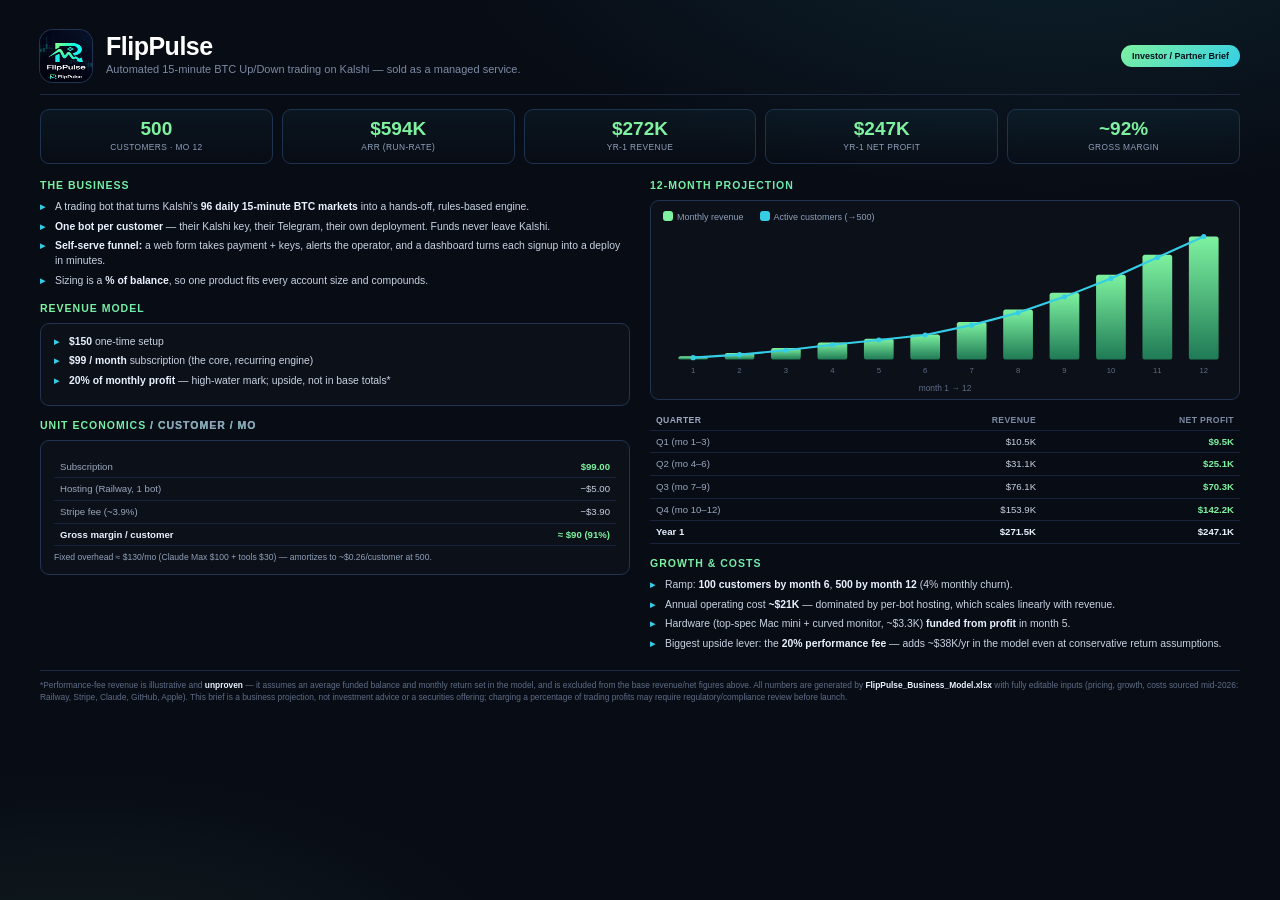
==== business/FlipPulse_OnePager.html @ ddde7b87 "Add investor one-pager PDF and 15s ad cut business/ — FlipPulse_OnePager.pdf (+html source, build_on" ====
<!doctype html>
<!-- Source for business/FlipPulse_OnePager.pdf. Regenerate via business/build_onepager.py + Chromium. -->
<html lang="en"><head><meta charset="utf-8"><style>
  @page { size: letter; margin: 0; }
  * { box-sizing: border-box; -webkit-print-color-adjust: exact; print-color-adjust: exact; }
  html,body { margin:0; padding:0; }
  body { font-family:-apple-system,'Segoe UI',Helvetica,Arial,sans-serif; background:#080c15;
    color:#c9d3e2; font-size:10.4px; line-height:1.42; }
  .page { min-height:100vh; padding:30px 40px 22px;
    background:
      radial-gradient(1000px 440px at 82% -8%, rgba(51,206,230,0.11), transparent 60%),
      radial-gradient(820px 400px at 6% 110%, rgba(126,242,160,0.08), transparent 55%), #080c15; }
  .head { display:flex; align-items:center; gap:14px; border-bottom:1px solid #1c2740; padding-bottom:12px; }
  .logo { width:52px; height:52px; border-radius:13px; box-shadow:0 0 0 1px #22344f; }
  .brand { font-size:25px; font-weight:800; color:#fff; letter-spacing:-.5px; line-height:1; }
  .tag { font-size:11px; color:#7c8aa3; margin-top:3px; }
  .pill { margin-left:auto; font-size:9px; font-weight:800; color:#06111a;
    background:linear-gradient(135deg,#7ef2a0,#35cee6); padding:5px 11px; border-radius:20px; }
  h2 { font-size:10.5px; text-transform:uppercase; letter-spacing:1px; margin:0 0 7px; font-weight:800;
    background:linear-gradient(90deg,#7ef2a0,#35cee6); -webkit-background-clip:text; background-clip:text; color:transparent; }
  .metrics { display:flex; gap:9px; margin:14px 0 4px; }
  .metric { flex:1; border:1px solid #1e3350; border-radius:9px; padding:9px 6px; text-align:center;
    background:linear-gradient(180deg,rgba(51,206,230,0.05),transparent); }
  .metric .v { font-size:19px; font-weight:800; color:#7ef2a0; line-height:1; }
  .metric .l { font-size:8.4px; color:#8fa0ba; text-transform:uppercase; letter-spacing:.4px; margin-top:4px; }
  .cols { display:flex; gap:20px; margin-top:14px; }
  .col { flex:1; }
  ul { margin:0; padding-left:0; list-style:none; }
  li { position:relative; padding-left:15px; margin-bottom:5px; }
  li::before { content:"▸"; position:absolute; left:0; color:#35cee6; font-weight:800; }
  b { color:#eaf2ff; }
  .box { border:1px solid #22344f; border-radius:9px; padding:11px 13px; margin-top:6px;
    background:rgba(255,255,255,0.015); }
  table { width:100%; border-collapse:collapse; font-size:9.6px; margin-top:4px; }
  th,td { padding:4px 6px; border-bottom:1px solid #17233a; text-align:right; }
  th:first-child, td:first-child { text-align:left; color:#9aa7bd; }
  th { color:#7c8aa3; font-size:8.6px; text-transform:uppercase; letter-spacing:.4px; }
  td.g { color:#7ef2a0; font-weight:700; }
  .chartwrap { border:1px solid #22344f; border-radius:9px; padding:10px 12px 4px; margin-top:6px;
    background:rgba(255,255,255,0.015); }
  .legend { display:flex; gap:16px; font-size:9px; color:#8fa0ba; margin-bottom:4px; }
  .sw { display:inline-block; width:10px; height:10px; border-radius:3px; vertical-align:-1px; margin-right:4px; }
  .disc { margin-top:13px; border-top:1px solid #1c2740; padding-top:9px; font-size:8.4px; color:#5f6d85; }
</style></head><body>
<div class="page">
  <div class="head">
    <img class="logo" src="[data-uri]">
    <div><div class="brand">FlipPulse</div>
      <div class="tag">Automated 15-minute BTC Up/Down trading on Kalshi — sold as a managed service.</div></div>
    <div class="pill">Investor / Partner Brief</div>
  </div>

  <div class="metrics">
    <div class="metric"><div class="v">500</div><div class="l">Customers · mo 12</div></div>
    <div class="metric"><div class="v">$594K</div><div class="l">ARR (run-rate)</div></div>
    <div class="metric"><div class="v">$272K</div><div class="l">Yr-1 revenue</div></div>
    <div class="metric"><div class="v">$247K</div><div class="l">Yr-1 net profit</div></div>
    <div class="metric"><div class="v">~92%</div><div class="l">Gross margin</div></div>
  </div>

  <div class="cols">
    <div class="col">
      <h2>The Business</h2>
      <ul>
        <li>A trading bot that turns Kalshi's <b>96 daily 15-minute BTC markets</b> into a hands-off, rules-based engine.</li>
        <li><b>One bot per customer</b> — their Kalshi key, their Telegram, their own deployment. Funds never leave Kalshi.</li>
        <li><b>Self-serve funnel:</b> a web form takes payment + keys, alerts the operator, and a dashboard turns each signup into a deploy in minutes.</li>
        <li>Sizing is a <b>% of balance</b>, so one product fits every account size and compounds.</li>
      </ul>
      <h2 style="margin-top:12px;">Revenue Model</h2>
      <div class="box">
        <ul>
          <li><b>$150</b> one-time setup</li>
          <li><b>$99 / month</b> subscription (the core, recurring engine)</li>
          <li><b>20% of monthly profit</b> — high-water mark; upside, not in base totals*</li>
        </ul>
      </div>
      <h2 style="margin-top:12px;">Unit Economics <span style="color:#8fa0ba;font-weight:600;">/ customer / mo</span></h2>
      <div class="box">
        <table>
          <tr><td>Subscription</td><td class="g">$99.00</td></tr>
          <tr><td>Hosting (Railway, 1 bot)</td><td>−$5.00</td></tr>
          <tr><td>Stripe fee (~3.9%)</td><td>−$3.90</td></tr>
          <tr><td><b>Gross margin / customer</b></td><td class="g">≈ $90 (91%)</td></tr>
        </table>
        <div style="font-size:8.6px;color:#8fa0ba;margin-top:5px;">Fixed overhead ≈ $130/mo (Claude Max $100 + tools $30) — amortizes to ~$0.26/customer at 500.</div>
      </div>
    </div>

    <div class="col">
      <h2>12-Month Projection</h2>
      <div class="chartwrap">
        <div class="legend"><span><span class="sw" style="background:#7ef2a0;"></span>Monthly revenue</span>
          <span><span class="sw" style="background:#35cee6;"></span>Active customers (→500)</span></div>
        <svg viewBox="0 0 660 176" width="100%" preserveAspectRatio="xMidYMid meet">
  <defs><linearGradient id="g" x1="0" y1="1" x2="0" y2="0">
    <stop offset="0" stop-color="#1f7a55"/><stop offset="1" stop-color="#7ef2a0"/></linearGradient></defs>
  <rect x='17.8' y='150.2' width='34.8' height='3.8' rx='3' fill='url(#g)'/><rect x='72.1' y='146.3' width='34.8' height='7.7' rx='3' fill='url(#g)'/><rect x='126.4' y='140.5' width='34.8' height='13.5' rx='3' fill='url(#g)'/><rect x='180.8' y='134.1' width='34.8' height='19.9' rx='3' fill='url(#g)'/><rect x='235.1' y='129.5' width='34.8' height='24.5' rx='3' fill='url(#g)'/><rect x='289.4' y='124.5' width='34.8' height='29.5' rx='3' fill='url(#g)'/><rect x='343.8' y='110.0' width='34.8' height='44.0' rx='3' fill='url(#g)'/><rect x='398.1' y='95.3' width='34.8' height='58.7' rx='3' fill='url(#g)'/><rect x='452.4' y='75.7' width='34.8' height='78.3' rx='3' fill='url(#g)'/><rect x='506.8' y='54.7' width='34.8' height='99.3' rx='3' fill='url(#g)'/><rect x='561.1' y='31.2' width='34.8' height='122.8' rx='3' fill='url(#g)'/><rect x='615.4' y='10.0' width='34.8' height='144.0' rx='3' fill='url(#g)'/>
  <polyline points="35.2,151.7 89.5,148.2 143.8,143.1 198.2,136.7 252.5,131.0 306.8,125.2 361.2,113.7 415.5,99.3 469.8,80.6 524.2,59.0 578.5,34.5 632.8,10.0" fill="none" stroke="#35cee6" stroke-width="2.5"/>
  <circle cx='35.2' cy='151.7' r='3' fill='#35cee6'/><circle cx='89.5' cy='148.2' r='3' fill='#35cee6'/><circle cx='143.8' cy='143.1' r='3' fill='#35cee6'/><circle cx='198.2' cy='136.7' r='3' fill='#35cee6'/><circle cx='252.5' cy='131.0' r='3' fill='#35cee6'/><circle cx='306.8' cy='125.2' r='3' fill='#35cee6'/><circle cx='361.2' cy='113.7' r='3' fill='#35cee6'/><circle cx='415.5' cy='99.3' r='3' fill='#35cee6'/><circle cx='469.8' cy='80.6' r='3' fill='#35cee6'/><circle cx='524.2' cy='59.0' r='3' fill='#35cee6'/><circle cx='578.5' cy='34.5' r='3' fill='#35cee6'/><circle cx='632.8' cy='10.0' r='3' fill='#35cee6'/>
  <text x='35.2' y='170' fill='#5f6d85' font-size='9' text-anchor='middle'>1</text><text x='89.5' y='170' fill='#5f6d85' font-size='9' text-anchor='middle'>2</text><text x='143.8' y='170' fill='#5f6d85' font-size='9' text-anchor='middle'>3</text><text x='198.2' y='170' fill='#5f6d85' font-size='9' text-anchor='middle'>4</text><text x='252.5' y='170' fill='#5f6d85' font-size='9' text-anchor='middle'>5</text><text x='306.8' y='170' fill='#5f6d85' font-size='9' text-anchor='middle'>6</text><text x='361.2' y='170' fill='#5f6d85' font-size='9' text-anchor='middle'>7</text><text x='415.5' y='170' fill='#5f6d85' font-size='9' text-anchor='middle'>8</text><text x='469.8' y='170' fill='#5f6d85' font-size='9' text-anchor='middle'>9</text><text x='524.2' y='170' fill='#5f6d85' font-size='9' text-anchor='middle'>10</text><text x='578.5' y='170' fill='#5f6d85' font-size='9' text-anchor='middle'>11</text><text x='632.8' y='170' fill='#5f6d85' font-size='9' text-anchor='middle'>12</text>
</svg>
        <div style="font-size:8.4px;color:#5f6d85;text-align:center;">month 1 → 12</div>
      </div>
      <table style="margin-top:10px;">
        <tr><th>Quarter</th><th>Revenue</th><th>Net profit</th></tr>
        <tr><td>Q1 (mo 1–3)</td><td>$10.5K</td><td class="g">$9.5K</td></tr>
        <tr><td>Q2 (mo 4–6)</td><td>$31.1K</td><td class="g">$25.1K</td></tr>
        <tr><td>Q3 (mo 7–9)</td><td>$76.1K</td><td class="g">$70.3K</td></tr>
        <tr><td>Q4 (mo 10–12)</td><td>$153.9K</td><td class="g">$142.2K</td></tr>
        <tr><td><b>Year 1</b></td><td><b>$271.5K</b></td><td class="g"><b>$247.1K</b></td></tr>
      </table>
      <h2 style="margin-top:12px;">Growth &amp; Costs</h2>
      <ul>
        <li>Ramp: <b>100 customers by month 6</b>, <b>500 by month 12</b> (4% monthly churn).</li>
        <li>Annual operating cost <b>~$21K</b> — dominated by per-bot hosting, which scales linearly with revenue.</li>
        <li>Hardware (top-spec Mac mini + curved monitor, ~$3.3K) <b>funded from profit</b> in month 5.</li>
        <li>Biggest upside lever: the <b>20% performance fee</b> — adds ~$38K/yr in the model even at conservative return assumptions.</li>
      </ul>
    </div>
  </div>

  <div class="disc">
    *Performance-fee revenue is illustrative and <b>unproven</b> — it assumes an average funded balance and monthly
    return set in the model, and is excluded from the base revenue/net figures above. All numbers are generated by
    <b>FlipPulse_Business_Model.xlsx</b> with fully editable inputs (pricing, growth, costs sourced mid-2026: Railway,
    Stripe, Claude, GitHub, Apple). This brief is a business projection, not investment advice or a securities offering;
    charging a percentage of trading profits may require regulatory/compliance review before launch.
  </div>
</div>
</body></html>
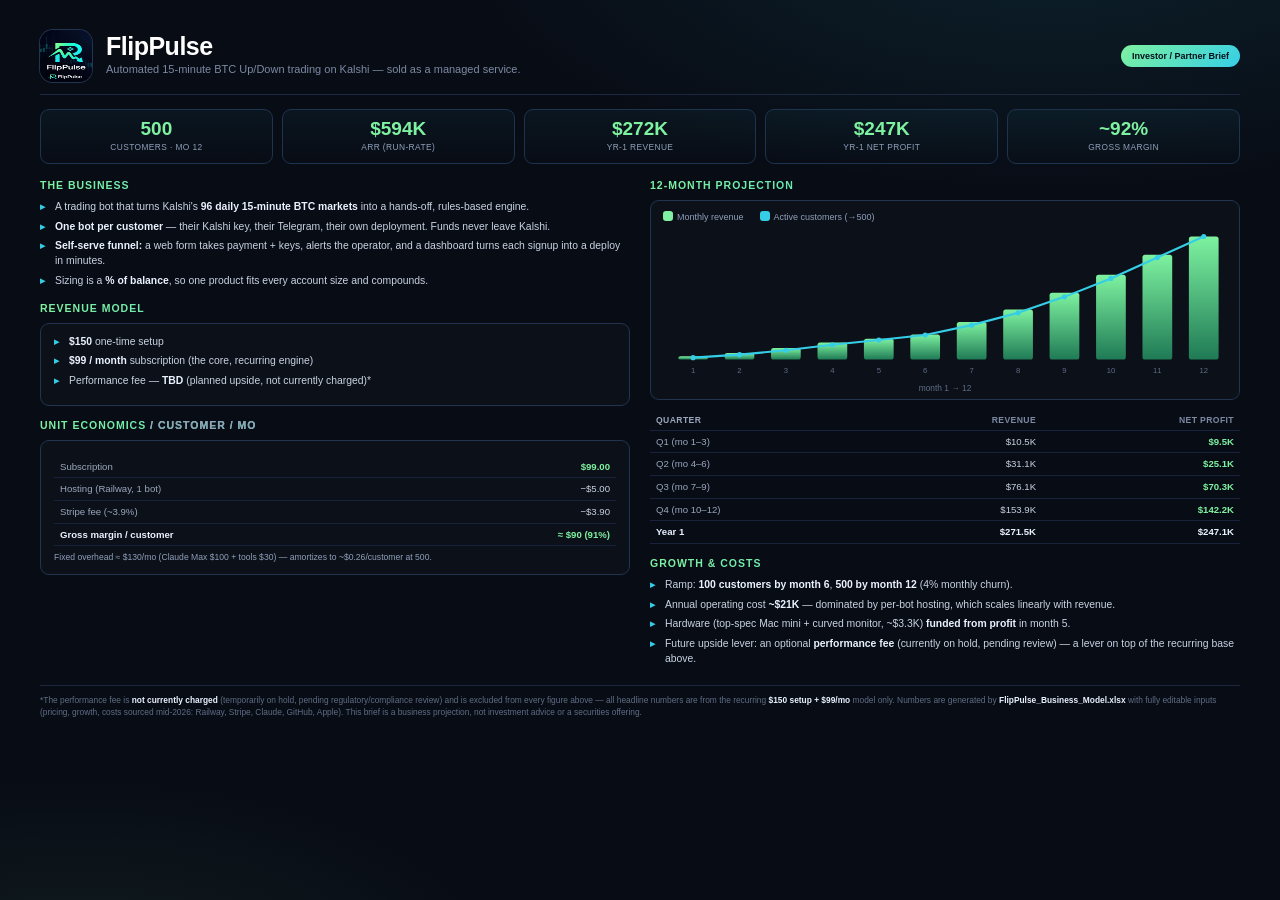
==== commit f03cf0a1: "Temporarily remove the 20% performance fee (placeholder, disabled) Pulls the performance fee out of " ====
--- a/business/FlipPulse_OnePager.html
+++ b/business/FlipPulse_OnePager.html
@@ -72,7 +72,7 @@
         <ul>
           <li><b>$150</b> one-time setup</li>
           <li><b>$99 / month</b> subscription (the core, recurring engine)</li>
-          <li><b>20% of monthly profit</b> — high-water mark; upside, not in base totals*</li>
+          <li>Performance fee &mdash; <b>TBD</b> (planned upside, not currently charged)*</li>
         </ul>
       </div>
       <h2 style="margin-top:12px;">Unit Economics <span style="color:#8fa0ba;font-weight:600;">/ customer / mo</span></h2>
@@ -115,17 +115,17 @@
         <li>Ramp: <b>100 customers by month 6</b>, <b>500 by month 12</b> (4% monthly churn).</li>
         <li>Annual operating cost <b>~$21K</b> — dominated by per-bot hosting, which scales linearly with revenue.</li>
         <li>Hardware (top-spec Mac mini + curved monitor, ~$3.3K) <b>funded from profit</b> in month 5.</li>
-        <li>Biggest upside lever: the <b>20% performance fee</b> — adds ~$38K/yr in the model even at conservative return assumptions.</li>
+        <li>Future upside lever: an optional <b>performance fee</b> (currently on hold, pending review) — a lever on top of the recurring base above.</li>
       </ul>
     </div>
   </div>
 
   <div class="disc">
-    *Performance-fee revenue is illustrative and <b>unproven</b> — it assumes an average funded balance and monthly
-    return set in the model, and is excluded from the base revenue/net figures above. All numbers are generated by
-    <b>FlipPulse_Business_Model.xlsx</b> with fully editable inputs (pricing, growth, costs sourced mid-2026: Railway,
-    Stripe, Claude, GitHub, Apple). This brief is a business projection, not investment advice or a securities offering;
-    charging a percentage of trading profits may require regulatory/compliance review before launch.
+    *The performance fee is <b>not currently charged</b> (temporarily on hold, pending regulatory/compliance review) and
+    is excluded from every figure above — all headline numbers are from the recurring <b>$150 setup + $99/mo</b> model
+    only. Numbers are generated by <b>FlipPulse_Business_Model.xlsx</b> with fully editable inputs (pricing, growth, costs
+    sourced mid-2026: Railway, Stripe, Claude, GitHub, Apple). This brief is a business projection, not investment advice
+    or a securities offering.
   </div>
 </div>
 </body></html>
